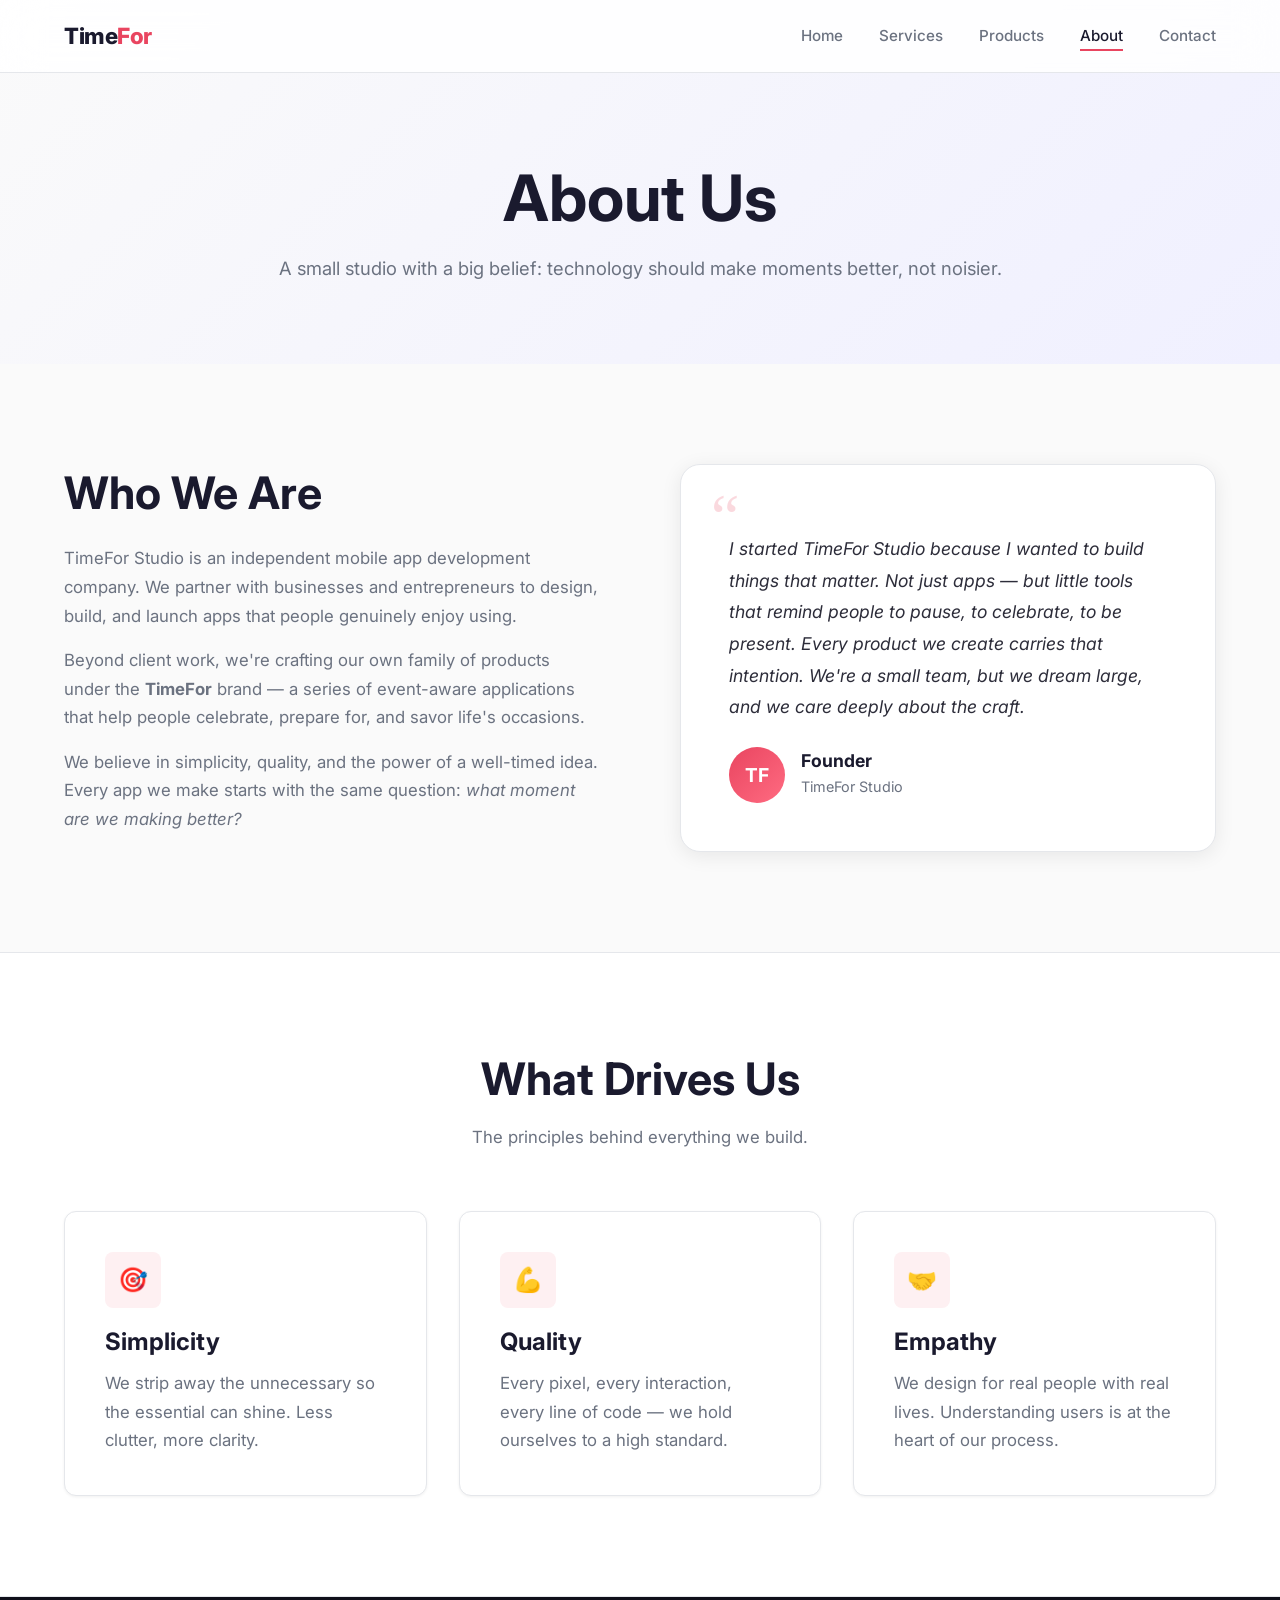
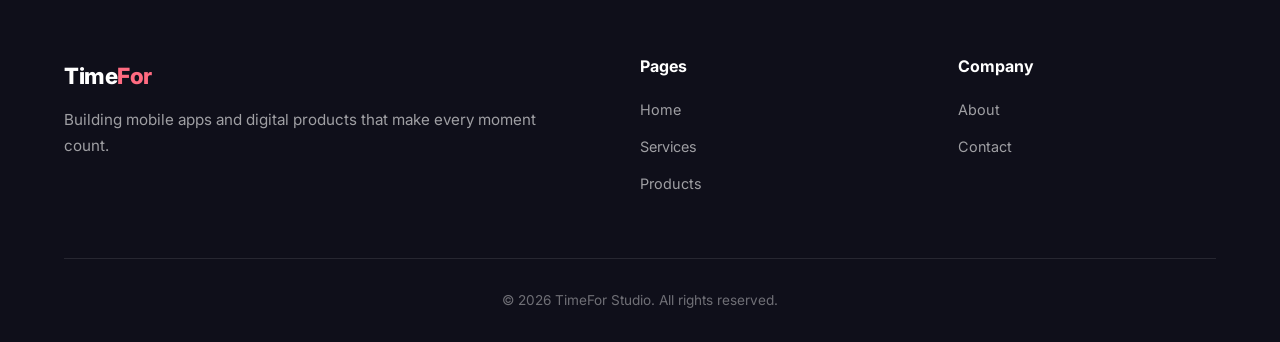
==== about.html @ 06886576 "feat: initial TimeFor Studio website" ====
<!DOCTYPE html>
<html lang="en">
<head>
  <meta charset="UTF-8">
  <meta name="viewport" content="width=device-width, initial-scale=1.0">
  <title>About — TimeFor Studio</title>
  <meta name="description" content="Learn about TimeFor Studio, our mission, and the founder behind our mobile-first approach.">
  <link rel="preconnect" href="https://fonts.googleapis.com">
  <link rel="preconnect" href="https://fonts.gstatic.com" crossorigin>
  <link href="https://fonts.googleapis.com/css2?family=Inter:wght@400;500;600;700;800&display=swap" rel="stylesheet">
  <link rel="stylesheet" href="css/styles.css">
</head>
<body>

  <!-- Navigation -->
  <nav class="navbar">
    <div class="container">
      <a href="index.html" class="nav-logo">Time<span>For</span></a>
      <ul class="nav-links">
        <li><a href="index.html">Home</a></li>
        <li><a href="services.html">Services</a></li>
        <li><a href="products.html">Products</a></li>
        <li><a href="about.html">About</a></li>
        <li><a href="contact.html">Contact</a></li>
      </ul>
      <button class="nav-toggle" aria-label="Toggle navigation">
        <span></span>
        <span></span>
        <span></span>
      </button>
    </div>
  </nav>

  <!-- Page Header -->
  <section class="page-header">
    <div class="container">
      <h1>About Us</h1>
      <p>A small studio with a big belief: technology should make moments better, not noisier.</p>
    </div>
  </section>

  <!-- About Content -->
  <section>
    <div class="container">
      <div class="about-content">

        <div class="about-text fade-in">
          <h2>Who We Are</h2>
          <p>TimeFor Studio is an independent mobile app development company. We partner with businesses and entrepreneurs to design, build, and launch apps that people genuinely enjoy using.</p>
          <p>Beyond client work, we're crafting our own family of products under the <strong>TimeFor</strong> brand &mdash; a series of event-aware applications that help people celebrate, prepare for, and savor life's occasions.</p>
          <p>We believe in simplicity, quality, and the power of a well-timed idea. Every app we make starts with the same question: <em>what moment are we making better?</em></p>
        </div>

        <div class="founder-note fade-in">
          <blockquote>
            I started TimeFor Studio because I wanted to build things that matter. Not just apps &mdash; but little tools that remind people to pause, to celebrate, to be present. Every product we create carries that intention. We're a small team, but we dream large, and we care deeply about the craft.
          </blockquote>
          <div class="founder-info">
            <div class="founder-avatar">TF</div>
            <div class="founder-details">
              <h4>Founder</h4>
              <span>TimeFor Studio</span>
            </div>
          </div>
        </div>

      </div>
    </div>
  </section>

  <!-- Values -->
  <section style="background: var(--color-surface); border-top: 1px solid var(--color-border); border-bottom: 1px solid var(--color-border);">
    <div class="container" style="text-align: center;">
      <h2 class="fade-in">What Drives Us</h2>
      <p class="fade-in" style="margin: 16px auto 60px; max-width: 500px;">The principles behind everything we build.</p>
      <div class="services-grid" style="text-align: left;">
        <div class="card fade-in">
          <div class="card-icon">&#127919;</div>
          <h3>Simplicity</h3>
          <p>We strip away the unnecessary so the essential can shine. Less clutter, more clarity.</p>
        </div>
        <div class="card fade-in">
          <div class="card-icon">&#128170;</div>
          <h3>Quality</h3>
          <p>Every pixel, every interaction, every line of code &mdash; we hold ourselves to a high standard.</p>
        </div>
        <div class="card fade-in">
          <div class="card-icon">&#129309;</div>
          <h3>Empathy</h3>
          <p>We design for real people with real lives. Understanding users is at the heart of our process.</p>
        </div>
      </div>
    </div>
  </section>

  <!-- Footer -->
  <footer class="footer">
    <div class="container">
      <div class="footer-grid">
        <div class="footer-brand">
          <a href="index.html" class="nav-logo" style="color:#fff;">Time<span style="color:var(--color-accent-light);">For</span></a>
          <p>Building mobile apps and digital products that make every moment count.</p>
        </div>
        <div>
          <h4>Pages</h4>
          <ul class="footer-links">
            <li><a href="index.html">Home</a></li>
            <li><a href="services.html">Services</a></li>
            <li><a href="products.html">Products</a></li>
          </ul>
        </div>
        <div>
          <h4>Company</h4>
          <ul class="footer-links">
            <li><a href="about.html">About</a></li>
            <li><a href="contact.html">Contact</a></li>
          </ul>
        </div>
      </div>
      <div class="footer-bottom">
        &copy; 2026 TimeFor Studio. All rights reserved.
      </div>
    </div>
  </footer>

  <script src="js/main.js"></script>
</body>
</html>
---- css/styles.css ----
/* ============================================
   TimeFor Studio — Design System & Styles
   ============================================ */

/* ---------- Reset & Base ---------- */
*, *::before, *::after {
  margin: 0;
  padding: 0;
  box-sizing: border-box;
}

:root {
  --color-bg: #fafafa;
  --color-surface: #ffffff;
  --color-primary: #1a1a2e;
  --color-accent: #e94560;
  --color-accent-light: #ff6b81;
  --color-text: #2d2d3a;
  --color-text-muted: #6b7280;
  --color-border: #e5e7eb;
  --color-dark-bg: #0f0f1a;
  --color-dark-surface: #1a1a2e;

  --font-heading: 'Inter', -apple-system, BlinkMacSystemFont, 'Segoe UI', sans-serif;
  --font-body: 'Inter', -apple-system, BlinkMacSystemFont, 'Segoe UI', sans-serif;

  --shadow-sm: 0 1px 3px rgba(0,0,0,0.06);
  --shadow-md: 0 4px 20px rgba(0,0,0,0.08);
  --shadow-lg: 0 10px 40px rgba(0,0,0,0.1);

  --radius-sm: 8px;
  --radius-md: 12px;
  --radius-lg: 20px;
  --radius-full: 9999px;

  --transition: 0.3s cubic-bezier(0.4, 0, 0.2, 1);
  --max-width: 1200px;
}

html {
  scroll-behavior: smooth;
  font-size: 16px;
}

body {
  font-family: var(--font-body);
  color: var(--color-text);
  background-color: var(--color-bg);
  line-height: 1.7;
  -webkit-font-smoothing: antialiased;
  -moz-osx-font-smoothing: grayscale;
}

a {
  text-decoration: none;
  color: inherit;
  transition: color var(--transition);
}

img {
  max-width: 100%;
  display: block;
}

/* ---------- Typography ---------- */
h1, h2, h3, h4 {
  font-family: var(--font-heading);
  font-weight: 700;
  line-height: 1.2;
  color: var(--color-primary);
}

h1 { font-size: clamp(2.5rem, 5vw, 4rem); }
h2 { font-size: clamp(1.8rem, 3.5vw, 2.8rem); }
h3 { font-size: clamp(1.2rem, 2vw, 1.5rem); }
h4 { font-size: 1.1rem; }

p {
  color: var(--color-text-muted);
  font-size: 1.05rem;
  max-width: 65ch;
}

/* ---------- Layout ---------- */
.container {
  width: 100%;
  max-width: var(--max-width);
  margin: 0 auto;
  padding: 0 24px;
}

section {
  padding: 100px 0;
}

/* ---------- Navigation ---------- */
.navbar {
  position: fixed;
  top: 0;
  left: 0;
  right: 0;
  z-index: 1000;
  background: rgba(255, 255, 255, 0.85);
  backdrop-filter: blur(20px);
  -webkit-backdrop-filter: blur(20px);
  border-bottom: 1px solid var(--color-border);
  transition: all var(--transition);
}

.navbar .container {
  display: flex;
  align-items: center;
  justify-content: space-between;
  height: 72px;
}

.nav-logo {
  font-size: 1.4rem;
  font-weight: 800;
  color: var(--color-primary);
  letter-spacing: -0.5px;
}

.nav-logo span {
  color: var(--color-accent);
}

.nav-links {
  display: flex;
  align-items: center;
  gap: 36px;
  list-style: none;
}

.nav-links a {
  font-size: 0.95rem;
  font-weight: 500;
  color: var(--color-text-muted);
  position: relative;
  padding: 4px 0;
}

.nav-links a::after {
  content: '';
  position: absolute;
  bottom: -2px;
  left: 0;
  width: 0;
  height: 2px;
  background: var(--color-accent);
  transition: width var(--transition);
}

.nav-links a:hover,
.nav-links a.active {
  color: var(--color-primary);
}

.nav-links a:hover::after,
.nav-links a.active::after {
  width: 100%;
}

.nav-toggle {
  display: none;
  flex-direction: column;
  gap: 5px;
  cursor: pointer;
  background: none;
  border: none;
  padding: 4px;
}

.nav-toggle span {
  width: 24px;
  height: 2px;
  background: var(--color-primary);
  transition: all var(--transition);
}

/* ---------- Buttons ---------- */
.btn {
  display: inline-flex;
  align-items: center;
  gap: 8px;
  padding: 14px 32px;
  border-radius: var(--radius-full);
  font-size: 0.95rem;
  font-weight: 600;
  cursor: pointer;
  border: none;
  transition: all var(--transition);
}

.btn-primary {
  background: var(--color-accent);
  color: #fff;
  box-shadow: 0 4px 15px rgba(233, 69, 96, 0.3);
}

.btn-primary:hover {
  background: var(--color-accent-light);
  transform: translateY(-2px);
  box-shadow: 0 6px 25px rgba(233, 69, 96, 0.4);
}

.btn-outline {
  background: transparent;
  color: var(--color-primary);
  border: 2px solid var(--color-border);
}

.btn-outline:hover {
  border-color: var(--color-accent);
  color: var(--color-accent);
}

/* ---------- Hero Section ---------- */
.hero {
  min-height: 100vh;
  display: flex;
  align-items: center;
  padding-top: 72px;
  background: linear-gradient(135deg, var(--color-bg) 0%, #f0f0ff 100%);
  position: relative;
  overflow: hidden;
}

.hero::before {
  content: '';
  position: absolute;
  top: -50%;
  right: -20%;
  width: 600px;
  height: 600px;
  border-radius: 50%;
  background: radial-gradient(circle, rgba(233,69,96,0.06) 0%, transparent 70%);
  pointer-events: none;
}

.hero-content {
  max-width: 700px;
}

.hero-tag {
  display: inline-block;
  padding: 6px 16px;
  background: rgba(233, 69, 96, 0.08);
  color: var(--color-accent);
  border-radius: var(--radius-full);
  font-size: 0.85rem;
  font-weight: 600;
  margin-bottom: 24px;
  letter-spacing: 0.5px;
}

.hero h1 {
  margin-bottom: 24px;
}

.hero h1 .highlight {
  background: linear-gradient(135deg, var(--color-accent), var(--color-accent-light));
  -webkit-background-clip: text;
  -webkit-text-fill-color: transparent;
  background-clip: text;
}

.hero p {
  font-size: 1.2rem;
  margin-bottom: 40px;
  line-height: 1.8;
}

.hero-buttons {
  display: flex;
  gap: 16px;
  flex-wrap: wrap;
}

/* ---------- Page Header ---------- */
.page-header {
  padding: 160px 0 80px;
  text-align: center;
  background: linear-gradient(135deg, var(--color-bg) 0%, #f0f0ff 100%);
}

.page-header h1 {
  margin-bottom: 16px;
}

.page-header p {
  margin: 0 auto;
  font-size: 1.15rem;
}

/* ---------- Cards ---------- */
.card {
  background: var(--color-surface);
  border-radius: var(--radius-md);
  padding: 40px;
  box-shadow: var(--shadow-sm);
  border: 1px solid var(--color-border);
  transition: all var(--transition);
}

.card:hover {
  transform: translateY(-4px);
  box-shadow: var(--shadow-md);
}

.card-icon {
  width: 56px;
  height: 56px;
  border-radius: var(--radius-sm);
  display: flex;
  align-items: center;
  justify-content: center;
  font-size: 1.5rem;
  margin-bottom: 20px;
  background: rgba(233, 69, 96, 0.08);
  color: var(--color-accent);
}

.card h3 {
  margin-bottom: 12px;
}

/* ---------- Services Grid ---------- */
.services-grid {
  display: grid;
  grid-template-columns: repeat(auto-fit, minmax(300px, 1fr));
  gap: 32px;
}

/* ---------- Products ---------- */
.products-grid {
  display: grid;
  grid-template-columns: repeat(auto-fit, minmax(280px, 1fr));
  gap: 24px;
}

.product-card {
  background: var(--color-surface);
  border-radius: var(--radius-md);
  padding: 48px 32px;
  text-align: center;
  border: 1px solid var(--color-border);
  transition: all var(--transition);
  position: relative;
  overflow: hidden;
}

.product-card::before {
  content: '';
  position: absolute;
  top: 0;
  left: 0;
  right: 0;
  height: 3px;
  background: linear-gradient(90deg, var(--color-accent), var(--color-accent-light));
  opacity: 0;
  transition: opacity var(--transition);
}

.product-card:hover {
  transform: translateY(-4px);
  box-shadow: var(--shadow-md);
}

.product-card:hover::before {
  opacity: 1;
}

.product-emoji {
  font-size: 2.5rem;
  margin-bottom: 16px;
  display: block;
}

.product-card h3 {
  font-size: 1.3rem;
  margin-bottom: 8px;
}

.product-status {
  display: inline-block;
  padding: 4px 14px;
  background: rgba(233, 69, 96, 0.08);
  color: var(--color-accent);
  border-radius: var(--radius-full);
  font-size: 0.8rem;
  font-weight: 600;
  letter-spacing: 0.5px;
}

/* ---------- About / Founder ---------- */
.about-content {
  display: grid;
  grid-template-columns: 1fr 1fr;
  gap: 80px;
  align-items: center;
}

.about-text h2 {
  margin-bottom: 24px;
}

.about-text p {
  margin-bottom: 16px;
}

.founder-note {
  background: var(--color-surface);
  border-radius: var(--radius-lg);
  padding: 48px;
  box-shadow: var(--shadow-md);
  border: 1px solid var(--color-border);
  position: relative;
}

.founder-note::before {
  content: '\201C';
  position: absolute;
  top: 20px;
  left: 30px;
  font-size: 4rem;
  color: var(--color-accent);
  opacity: 0.2;
  font-family: Georgia, serif;
  line-height: 1;
}

.founder-note blockquote {
  font-size: 1.1rem;
  font-style: italic;
  color: var(--color-text);
  line-height: 1.8;
  margin-bottom: 24px;
  padding-top: 20px;
}

.founder-info {
  display: flex;
  align-items: center;
  gap: 16px;
}

.founder-avatar {
  width: 56px;
  height: 56px;
  border-radius: 50%;
  background: linear-gradient(135deg, var(--color-accent), var(--color-accent-light));
  display: flex;
  align-items: center;
  justify-content: center;
  color: #fff;
  font-weight: 700;
  font-size: 1.2rem;
}

.founder-details h4 {
  color: var(--color-primary);
  margin-bottom: 2px;
}

.founder-details span {
  font-size: 0.9rem;
  color: var(--color-text-muted);
}

/* ---------- Contact ---------- */
.contact-wrapper {
  display: grid;
  grid-template-columns: 1fr 1fr;
  gap: 60px;
}

.contact-info h2 {
  margin-bottom: 16px;
}

.contact-info p {
  margin-bottom: 32px;
}

.contact-detail {
  display: flex;
  align-items: center;
  gap: 16px;
  margin-bottom: 20px;
}

.contact-detail-icon {
  width: 44px;
  height: 44px;
  border-radius: var(--radius-sm);
  background: rgba(233, 69, 96, 0.08);
  color: var(--color-accent);
  display: flex;
  align-items: center;
  justify-content: center;
  font-size: 1.1rem;
  flex-shrink: 0;
}

.contact-detail-text span {
  display: block;
  font-size: 0.85rem;
  color: var(--color-text-muted);
  margin-bottom: 2px;
}

.contact-detail-text a,
.contact-detail-text p {
  font-size: 0.95rem;
  color: var(--color-text);
  font-weight: 500;
  margin: 0;
}

.contact-form {
  background: var(--color-surface);
  border-radius: var(--radius-lg);
  padding: 48px;
  box-shadow: var(--shadow-sm);
  border: 1px solid var(--color-border);
}

.form-group {
  margin-bottom: 20px;
}

.form-group label {
  display: block;
  font-size: 0.9rem;
  font-weight: 500;
  color: var(--color-text);
  margin-bottom: 8px;
}

.form-group input,
.form-group textarea {
  width: 100%;
  padding: 14px 18px;
  border: 1px solid var(--color-border);
  border-radius: var(--radius-sm);
  font-size: 0.95rem;
  font-family: var(--font-body);
  color: var(--color-text);
  background: var(--color-bg);
  transition: all var(--transition);
  outline: none;
}

.form-group input:focus,
.form-group textarea:focus {
  border-color: var(--color-accent);
  box-shadow: 0 0 0 3px rgba(233, 69, 96, 0.1);
}

.form-group textarea {
  min-height: 140px;
  resize: vertical;
}

.contact-form .btn {
  width: 100%;
  justify-content: center;
}

/* ---------- Footer ---------- */
.footer {
  background: var(--color-dark-bg);
  color: #fff;
  padding: 60px 0 30px;
}

.footer-grid {
  display: grid;
  grid-template-columns: 2fr 1fr 1fr;
  gap: 60px;
  margin-bottom: 50px;
}

.footer-brand p {
  color: rgba(255,255,255,0.6);
  margin-top: 12px;
  font-size: 0.95rem;
}

.footer h4 {
  color: #fff;
  margin-bottom: 20px;
  font-size: 1rem;
}

.footer-links {
  list-style: none;
}

.footer-links li {
  margin-bottom: 10px;
}

.footer-links a {
  color: rgba(255,255,255,0.6);
  font-size: 0.9rem;
  transition: color var(--transition);
}

.footer-links a:hover {
  color: var(--color-accent-light);
}

.footer-bottom {
  border-top: 1px solid rgba(255,255,255,0.1);
  padding-top: 30px;
  text-align: center;
  color: rgba(255,255,255,0.4);
  font-size: 0.85rem;
}

/* ---------- Animations ---------- */
.fade-in {
  opacity: 0;
  transform: translateY(20px);
  transition: opacity 0.6s ease, transform 0.6s ease;
}

.fade-in.visible {
  opacity: 1;
  transform: translateY(0);
}

/* ---------- Responsive ---------- */
@media (max-width: 900px) {
  .about-content,
  .contact-wrapper,
  .footer-grid {
    grid-template-columns: 1fr;
    gap: 40px;
  }

  .footer-grid {
    gap: 30px;
  }
}

@media (max-width: 768px) {
  section {
    padding: 70px 0;
  }

  .nav-links {
    position: fixed;
    top: 72px;
    left: 0;
    right: 0;
    background: var(--color-surface);
    flex-direction: column;
    padding: 32px 24px;
    gap: 24px;
    border-bottom: 1px solid var(--color-border);
    transform: translateY(-100%);
    opacity: 0;
    pointer-events: none;
    transition: all var(--transition);
  }

  .nav-links.open {
    transform: translateY(0);
    opacity: 1;
    pointer-events: all;
  }

  .nav-toggle {
    display: flex;
  }

  .hero-buttons {
    flex-direction: column;
  }

  .btn {
    text-align: center;
    justify-content: center;
  }
}
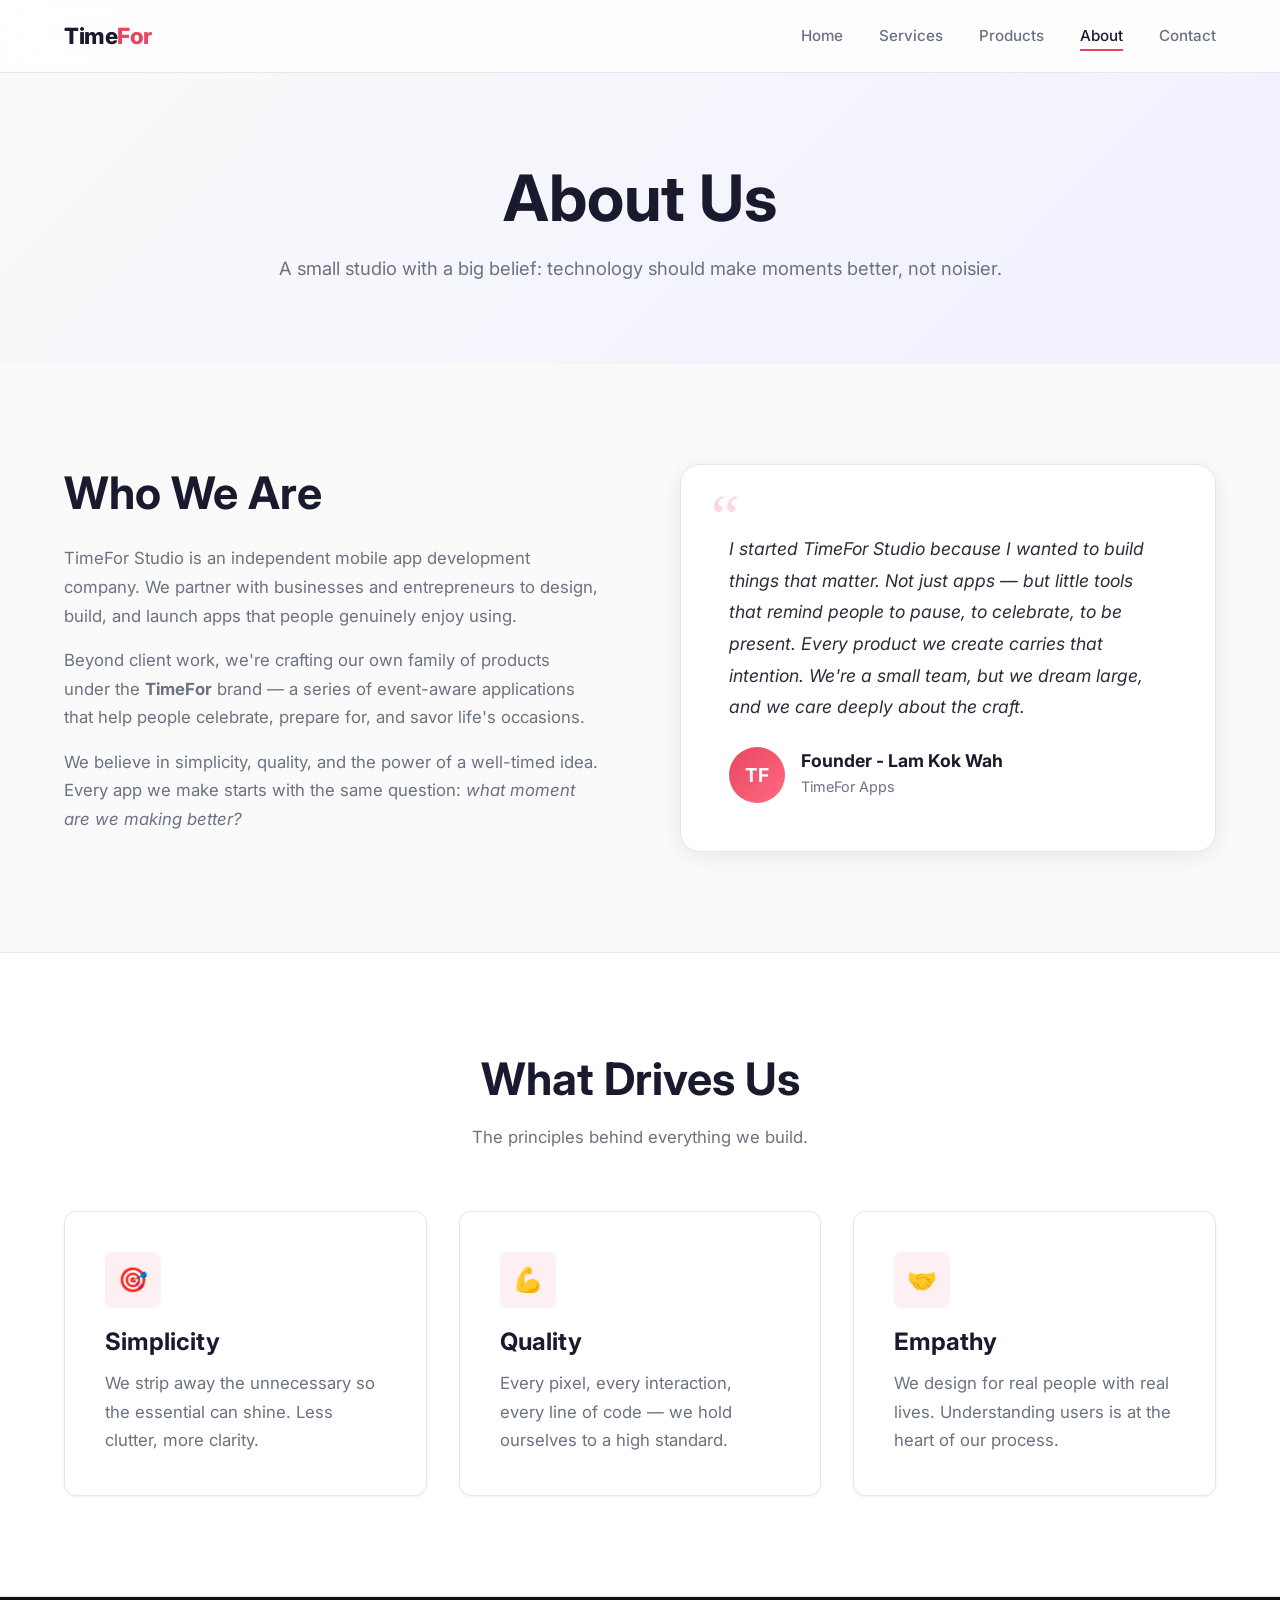
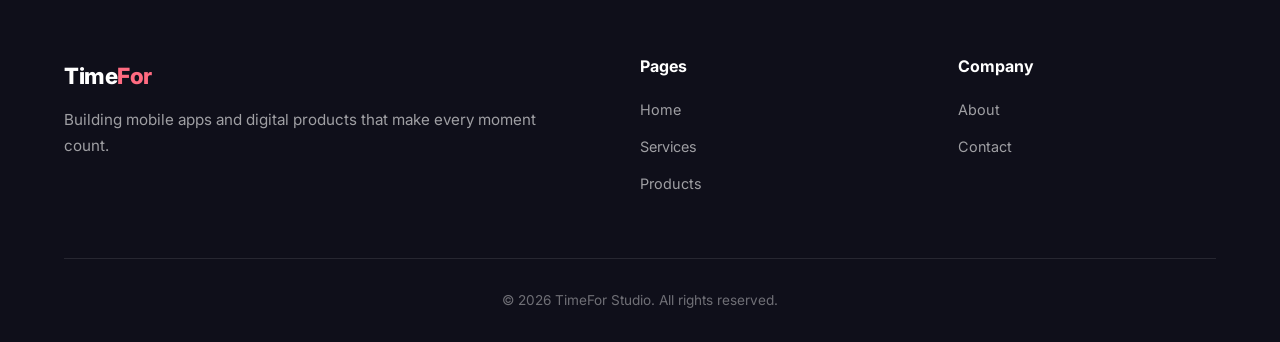
==== commit 46e87e34: "Update about.html" ====
--- a/about.html
+++ b/about.html
@@ -58,8 +58,8 @@
           <div class="founder-info">
             <div class="founder-avatar">TF</div>
             <div class="founder-details">
-              <h4>Founder</h4>
-              <span>TimeFor Studio</span>
+              <h4>Founder - Lam Kok Wah</h4>
+              <span>TimeFor Apps</span>
             </div>
           </div>
         </div>
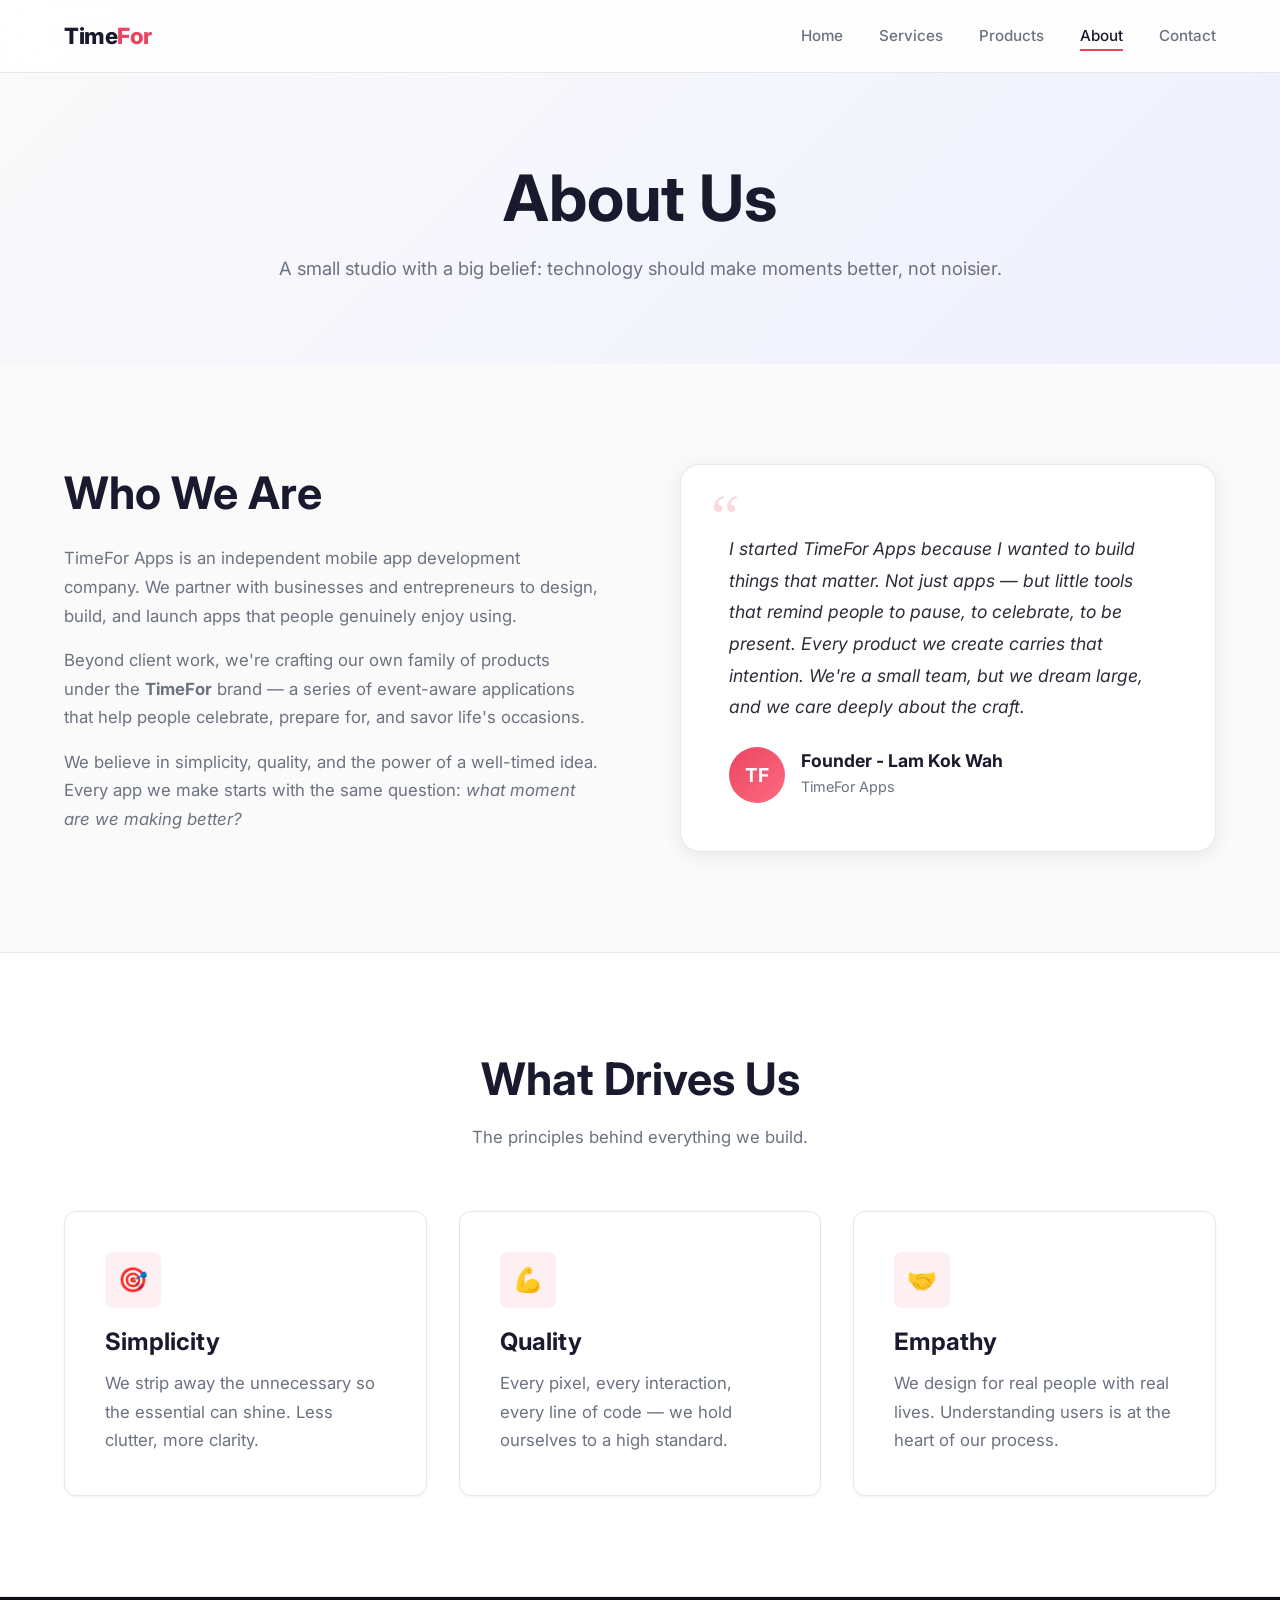
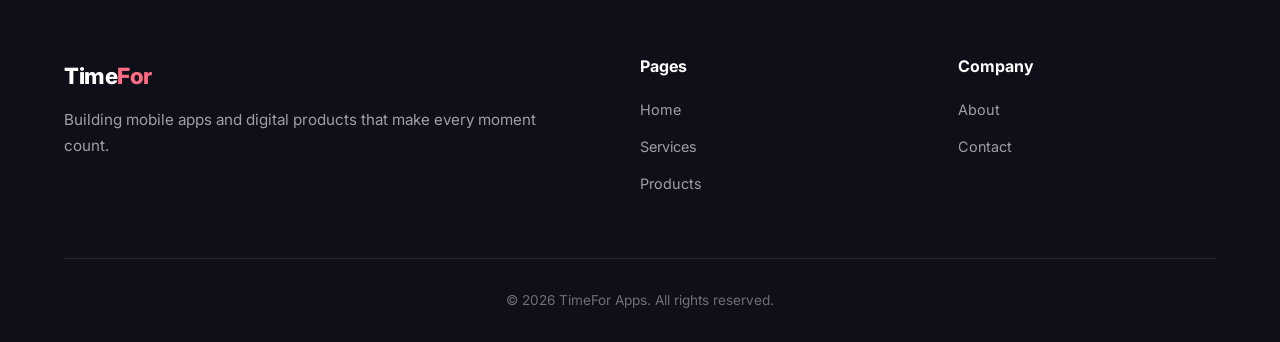
==== commit e67a3ef2: "Update about.html" ====
--- a/about.html
+++ b/about.html
@@ -3,8 +3,8 @@
 <head>
   <meta charset="UTF-8">
   <meta name="viewport" content="width=device-width, initial-scale=1.0">
-  <title>About — TimeFor Studio</title>
-  <meta name="description" content="Learn about TimeFor Studio, our mission, and the founder behind our mobile-first approach.">
+  <title>About — TimeFor Apps</title>
+  <meta name="description" content="Learn about TimeFor Apps, our mission, and the founder behind our mobile-first approach.">
   <link rel="preconnect" href="https://fonts.googleapis.com">
   <link rel="preconnect" href="https://fonts.gstatic.com" crossorigin>
   <link href="https://fonts.googleapis.com/css2?family=Inter:wght@400;500;600;700;800&display=swap" rel="stylesheet">
@@ -46,14 +46,14 @@
 
         <div class="about-text fade-in">
           <h2>Who We Are</h2>
-          <p>TimeFor Studio is an independent mobile app development company. We partner with businesses and entrepreneurs to design, build, and launch apps that people genuinely enjoy using.</p>
+          <p>TimeFor Apps is an independent mobile app development company. We partner with businesses and entrepreneurs to design, build, and launch apps that people genuinely enjoy using.</p>
           <p>Beyond client work, we're crafting our own family of products under the <strong>TimeFor</strong> brand &mdash; a series of event-aware applications that help people celebrate, prepare for, and savor life's occasions.</p>
           <p>We believe in simplicity, quality, and the power of a well-timed idea. Every app we make starts with the same question: <em>what moment are we making better?</em></p>
         </div>
 
         <div class="founder-note fade-in">
           <blockquote>
-            I started TimeFor Studio because I wanted to build things that matter. Not just apps &mdash; but little tools that remind people to pause, to celebrate, to be present. Every product we create carries that intention. We're a small team, but we dream large, and we care deeply about the craft.
+            I started TimeFor Apps because I wanted to build things that matter. Not just apps &mdash; but little tools that remind people to pause, to celebrate, to be present. Every product we create carries that intention. We're a small team, but we dream large, and we care deeply about the craft.
           </blockquote>
           <div class="founder-info">
             <div class="founder-avatar">TF</div>
@@ -118,7 +118,7 @@
         </div>
       </div>
       <div class="footer-bottom">
-        &copy; 2026 TimeFor Studio. All rights reserved.
+        &copy; 2026 TimeFor Apps. All rights reserved.
       </div>
     </div>
   </footer>
